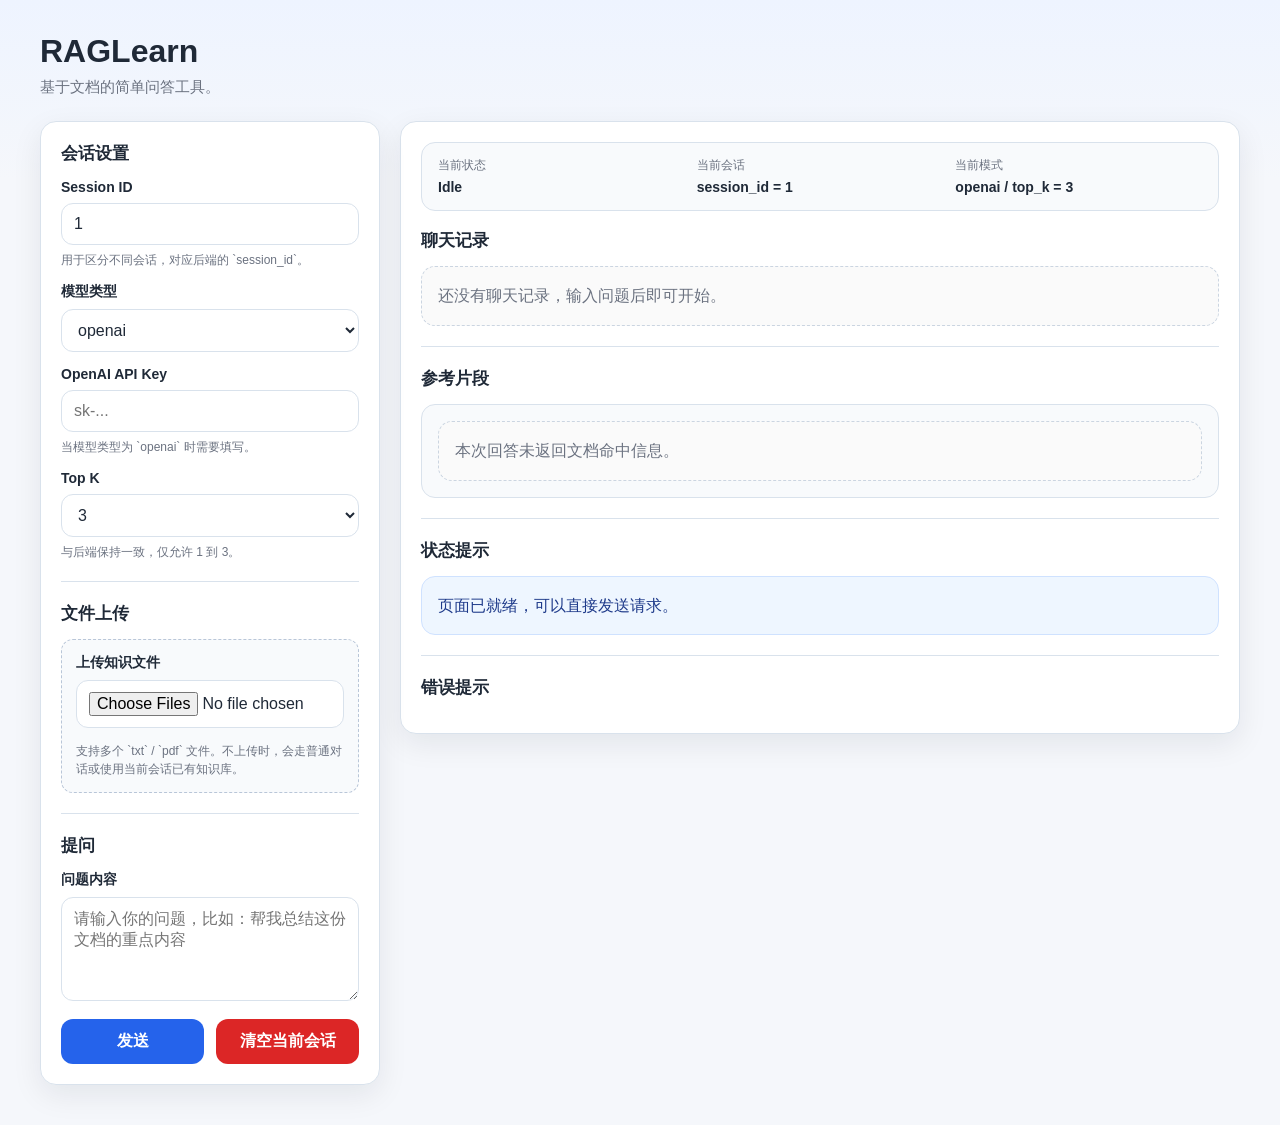
==== frontend/static/index.html @ 3bc78417 "first commit" ====
<!DOCTYPE html>
<html lang="zh-CN">
<head>
  <meta charset="UTF-8">
  <meta name="viewport" content="width=device-width, initial-scale=1.0, viewport-fit=cover">
  <title>RAGLearn</title>
  <link rel="stylesheet" href="./style.css">
</head>
<body>
  <div class="page">
    <header class="hero">
      <h1>RAGLearn</h1>
      <p>基于文档的简单问答工具。</p>
    </header>

    <main class="layout">
      <aside class="panel sidebar">
        <form id="chat-form">
          <section class="section">
            <h2 class="section-title">会话设置</h2>

            <div class="field">
              <label for="session-id">Session ID</label>
              <input id="session-id" name="session_id" type="number" value="1" min="1" required>
              <div class="hint">用于区分不同会话，对应后端的 `session_id`。</div>
            </div>

            <div class="field">
              <label for="model-flag">模型类型</label>
              <select id="model-flag" name="model_flag">
                <option value="openai" selected>openai</option>
                <option value="ollama">ollama</option>
              </select>
            </div>

            <div class="field" id="api-key-field">
              <label for="api-key">OpenAI API Key</label>
              <input id="api-key" name="openai_api_key" type="password" placeholder="sk-...">
              <div class="hint">当模型类型为 `openai` 时需要填写。</div>
            </div>

            <div class="field">
              <label for="top-k">Top K</label>
              <select id="top-k" name="top_k">
                <option value="1">1</option>
                <option value="2">2</option>
                <option value="3" selected>3</option>
              </select>
              <div class="hint">与后端保持一致，仅允许 1 到 3。</div>
            </div>
          </section>

          <section class="section">
            <h2 class="section-title">文件上传</h2>

            <div class="file-box">
              <div class="field">
                <label for="upload-file">上传知识文件</label>
                <input id="upload-file" name="upload_file" type="file" accept=".txt,.pdf" multiple>
              </div>
              <div class="hint">支持多个 `txt` / `pdf` 文件。不上传时，会走普通对话或使用当前会话已有知识库。</div>
            </div>
          </section>

          <section class="section">
            <h2 class="section-title">提问</h2>

            <div class="field">
              <label for="question">问题内容</label>
              <textarea id="question" name="question" placeholder="请输入你的问题，比如：帮我总结这份文档的重点内容" required></textarea>
            </div>

            <div class="button-row">
              <button id="send-button" class="btn btn-primary" type="submit">发送</button>
              <button id="clear-button" class="btn btn-danger" type="button">清空当前会话</button>
            </div>
          </section>
        </form>
      </aside>

      <section class="panel content">
        <div class="status-bar">
          <div class="status-item">
            <span class="status-label">当前状态</span>
            <span id="status-text" class="status-value">Idle</span>
          </div>
          <div class="status-item">
            <span class="status-label">当前会话</span>
            <span id="status-session" class="status-value">session_id = 1</span>
          </div>
          <div class="status-item">
            <span class="status-label">当前模式</span>
            <span id="status-mode" class="status-value">openai / top_k = 3</span>
          </div>
        </div>

        <section class="section">
          <h2 class="section-title">聊天记录</h2>
          <div id="chat-list" class="chat-list empty-state">
            <div class="empty-box">还没有聊天记录，输入问题后即可开始。</div>
          </div>
        </section>

        <section class="section">
          <h2 class="section-title">参考片段</h2>
          <div id="reference-box" class="reference-box">
            <div class="empty-box">本次回答未返回文档命中信息。</div>
          </div>
        </section>

        <section class="section">
          <h2 class="section-title">状态提示</h2>
          <div id="notice-box" class="notice-box">页面已就绪，可以直接发送请求。</div>
        </section>

        <section class="section">
          <h2 class="section-title">错误提示</h2>
          <div id="error-box" class="error-box hidden"></div>
        </section>
      </section>
    </main>
  </div>

  <script src="./app.js"></script>
</body>
</html>
---- frontend/static/style.css ----
:root {
  --bg: #f5f7fb;
  --panel: #ffffff;
  --panel-soft: #f8fafc;
  --border: #d9e2ec;
  --text: #1f2937;
  --muted: #6b7280;
  --primary: #2563eb;
  --primary-hover: #1d4ed8;
  --danger: #dc2626;
  --danger-hover: #b91c1c;
  --user-bubble: #e8f0ff;
  --ai-bubble: #f3f4f6;
  --shadow: 0 10px 30px rgba(15, 23, 42, 0.08);
  --radius: 16px;
}

* {
  box-sizing: border-box;
}

body {
  margin: 0;
  font-family: "Segoe UI", "PingFang SC", "Microsoft YaHei", sans-serif;
  background: linear-gradient(180deg, #eef4ff 0%, var(--bg) 180px);
  color: var(--text);
  -webkit-text-size-adjust: 100%;
}

.page {
  max-width: 1240px;
  margin: 0 auto;
  padding: 32px 20px 40px;
}

.hero {
  margin-bottom: 24px;
}

.hero h1 {
  margin: 0 0 8px;
  font-size: 32px;
  line-height: 1.2;
}

.hero p {
  margin: 0;
  color: var(--muted);
  font-size: 15px;
}

.layout {
  display: grid;
  grid-template-columns: 340px 1fr;
  gap: 20px;
  align-items: start;
}

.panel {
  background: var(--panel);
  border: 1px solid var(--border);
  border-radius: var(--radius);
  box-shadow: var(--shadow);
}

.sidebar {
  padding: 20px;
  position: sticky;
  top: 20px;
}

.content {
  padding: 20px;
}

.section + .section {
  margin-top: 20px;
  padding-top: 20px;
  border-top: 1px solid var(--border);
}

.section-title {
  margin: 0 0 14px;
  font-size: 17px;
  font-weight: 700;
}

.field {
  margin-bottom: 14px;
}

.field:last-child {
  margin-bottom: 0;
}

label {
  display: block;
  margin-bottom: 8px;
  font-size: 14px;
  font-weight: 600;
}

.hint {
  margin-top: 6px;
  color: var(--muted);
  font-size: 12px;
  line-height: 1.5;
}

input,
select,
textarea,
button {
  font: inherit;
}

input,
select,
textarea {
  width: 100%;
  padding: 11px 12px;
  border: 1px solid var(--border);
  border-radius: 12px;
  background: #fff;
  color: var(--text);
}

textarea {
  min-height: 104px;
  resize: vertical;
}

input:focus,
select:focus,
textarea:focus {
  outline: 2px solid rgba(37, 99, 235, 0.15);
  border-color: var(--primary);
}

.file-box {
  border: 1px dashed #b9c6d8;
  background: var(--panel-soft);
  border-radius: 12px;
  padding: 14px;
}

.button-row {
  display: grid;
  grid-template-columns: 1fr 1fr;
  gap: 12px;
}

.btn {
  padding: 12px 14px;
  border: none;
  border-radius: 12px;
  cursor: pointer;
  font-weight: 700;
  transition: background-color 0.15s ease, opacity 0.15s ease;
}

.btn:disabled {
  opacity: 0.7;
  cursor: not-allowed;
}

.btn-primary {
  background: var(--primary);
  color: #fff;
}

.btn-primary:hover:enabled {
  background: var(--primary-hover);
}

.btn-danger {
  background: var(--danger);
  color: #fff;
}

.btn-danger:hover:enabled {
  background: var(--danger-hover);
}

.status-bar {
  display: flex;
  justify-content: space-between;
  gap: 12px;
  flex-wrap: wrap;
  margin-bottom: 18px;
  padding: 14px 16px;
  border-radius: 14px;
  background: var(--panel-soft);
  border: 1px solid var(--border);
}

.status-item {
  min-width: 140px;
  flex: 1 1 180px;
}

.status-label {
  display: block;
  margin-bottom: 4px;
  color: var(--muted);
  font-size: 12px;
}

.status-value {
  font-size: 14px;
  font-weight: 700;
  word-break: break-word;
}

.chat-list {
  display: flex;
  flex-direction: column;
  gap: 14px;
}

.bubble {
  max-width: 82%;
  padding: 14px 16px;
  border-radius: 16px;
  line-height: 1.65;
  white-space: pre-wrap;
}

.bubble-user {
  margin-left: auto;
  background: var(--user-bubble);
  border: 1px solid #c9dafc;
}

.bubble-ai {
  margin-right: auto;
  background: var(--ai-bubble);
  border: 1px solid #d7dce3;
}

.bubble-role {
  display: block;
  margin-bottom: 6px;
  font-size: 12px;
  font-weight: 700;
  color: var(--muted);
  text-transform: uppercase;
  letter-spacing: 0.04em;
}

.reference-box,
.notice-box,
.error-box,
.empty-box {
  padding: 16px;
  border-radius: 14px;
  line-height: 1.6;
}

.reference-box {
  background: #f8fafc;
  border: 1px solid var(--border);
}

.notice-box {
  background: #eef6ff;
  border: 1px solid #cfe2ff;
  color: #1e3a8a;
}

.error-box {
  background: #fff1f2;
  border: 1px solid #fecdd3;
  color: #9f1239;
}

.empty-box {
  background: #fafafa;
  border: 1px dashed #cbd5e1;
  color: var(--muted);
}

.reference-list {
  margin: 0;
  padding-left: 18px;
}

.reference-list li + li {
  margin-top: 8px;
}

.hidden {
  display: none;
}

@media (max-width: 960px) {
  .layout {
    grid-template-columns: 1fr;
  }

  .sidebar {
    position: static;
  }

  .status-item {
    min-width: calc(50% - 6px);
  }
}

@media (max-width: 640px) {
  .page {
    padding: 14px 12px 24px;
  }

  .hero h1 {
    font-size: 24px;
  }

  .hero p {
    font-size: 14px;
    line-height: 1.6;
  }

  .content,
  .sidebar {
    padding: 14px;
  }

  .section + .section {
    margin-top: 16px;
    padding-top: 16px;
  }

  .section-title {
    font-size: 16px;
  }

  .button-row {
    grid-template-columns: 1fr;
  }

  .btn {
    min-height: 46px;
  }

  input,
  select,
  textarea {
    padding: 12px;
    font-size: 16px;
  }

  textarea {
    min-height: 120px;
  }

  .status-bar {
    padding: 12px;
    gap: 10px;
  }

  .status-item {
    min-width: 100%;
  }

  .bubble {
    max-width: 100%;
    padding: 12px 14px;
    font-size: 14px;
  }

  .reference-box,
  .notice-box,
  .error-box,
  .empty-box {
    padding: 14px;
    font-size: 14px;
  }

  .reference-list {
    padding-left: 16px;
  }
}

@media (max-width: 420px) {
  .page {
    padding: 12px 10px 20px;
  }

  .hero {
    margin-bottom: 16px;
  }

  .hero h1 {
    font-size: 22px;
  }

  .content,
  .sidebar {
    padding: 12px;
  }

  .file-box {
    padding: 12px;
  }

  .bubble-role {
    font-size: 11px;
  }
}
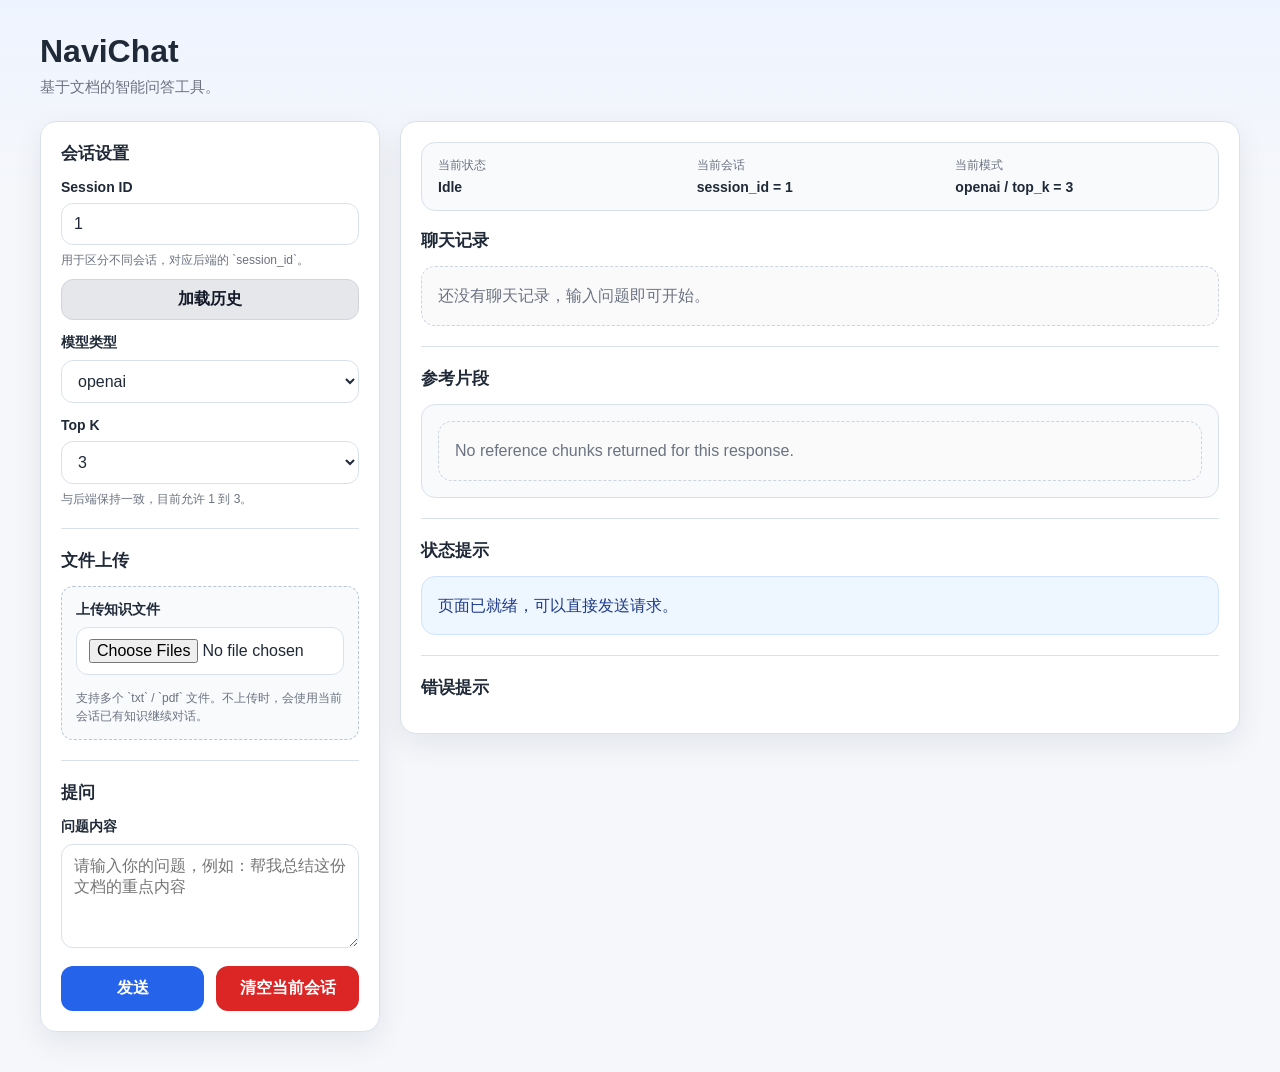
==== commit a05e46d9: "update 20260430" ====
--- a/frontend/static/index.html
+++ b/frontend/static/index.html
@@ -3,14 +3,14 @@
 <head>
   <meta charset="UTF-8">
   <meta name="viewport" content="width=device-width, initial-scale=1.0, viewport-fit=cover">
-  <title>RAGLearn</title>
+  <title>NaviChat</title>
   <link rel="stylesheet" href="./style.css">
 </head>
 <body>
   <div class="page">
     <header class="hero">
-      <h1>RAGLearn</h1>
-      <p>基于文档的简单问答工具。</p>
+      <h1>NaviChat</h1>
+      <p>基于文档的智能问答工具。</p>
     </header>
 
     <main class="layout">
@@ -23,6 +23,7 @@
               <label for="session-id">Session ID</label>
               <input id="session-id" name="session_id" type="number" value="1" min="1" required>
               <div class="hint">用于区分不同会话，对应后端的 `session_id`。</div>
+              <button id="load-history-button" class="btn btn-secondary btn-small" type="button">加载历史</button>
             </div>
 
             <div class="field">
@@ -33,12 +34,6 @@
               </select>
             </div>
 
-            <div class="field" id="api-key-field">
-              <label for="api-key">OpenAI API Key</label>
-              <input id="api-key" name="openai_api_key" type="password" placeholder="sk-...">
-              <div class="hint">当模型类型为 `openai` 时需要填写。</div>
-            </div>
-
             <div class="field">
               <label for="top-k">Top K</label>
               <select id="top-k" name="top_k">
@@ -46,7 +41,7 @@
                 <option value="2">2</option>
                 <option value="3" selected>3</option>
               </select>
-              <div class="hint">与后端保持一致，仅允许 1 到 3。</div>
+              <div class="hint">与后端保持一致，目前允许 1 到 3。</div>
             </div>
           </section>
 
@@ -58,7 +53,7 @@
                 <label for="upload-file">上传知识文件</label>
                 <input id="upload-file" name="upload_file" type="file" accept=".txt,.pdf" multiple>
               </div>
-              <div class="hint">支持多个 `txt` / `pdf` 文件。不上传时，会走普通对话或使用当前会话已有知识库。</div>
+              <div class="hint">支持多个 `txt` / `pdf` 文件。不上传时，会使用当前会话已有知识继续对话。</div>
             </div>
           </section>
 
@@ -67,7 +62,7 @@
 
             <div class="field">
               <label for="question">问题内容</label>
-              <textarea id="question" name="question" placeholder="请输入你的问题，比如：帮我总结这份文档的重点内容" required></textarea>
+              <textarea id="question" name="question" placeholder="请输入你的问题，例如：帮我总结这份文档的重点内容" required></textarea>
             </div>
 
             <div class="button-row">
@@ -97,14 +92,14 @@
         <section class="section">
           <h2 class="section-title">聊天记录</h2>
           <div id="chat-list" class="chat-list empty-state">
-            <div class="empty-box">还没有聊天记录，输入问题后即可开始。</div>
+            <div class="empty-box">还没有聊天记录，输入问题即可开始。</div>
           </div>
         </section>
 
         <section class="section">
           <h2 class="section-title">参考片段</h2>
           <div id="reference-box" class="reference-box">
-            <div class="empty-box">本次回答未返回文档命中信息。</div>
+            <div class="empty-box">本次回答没有返回文档命中信息。</div>
           </div>
         </section>
 
--- a/frontend/static/style.css
+++ b/frontend/static/style.css
@@ -182,6 +182,23 @@
   background: var(--danger-hover);
 }
 
+.btn-secondary {
+  margin-top: 10px;
+  width: 100%;
+  background: #e5e7eb;
+  color: #111827;
+  border: 1px solid #d1d5db;
+}
+
+.btn-secondary:hover:enabled {
+  background: #dbe1ea;
+}
+
+.btn-small {
+  min-height: 40px;
+  padding: 9px 12px;
+}
+
 .status-bar {
   display: flex;
   justify-content: space-between;
@@ -215,15 +232,17 @@
 .chat-list {
   display: flex;
   flex-direction: column;
-  gap: 14px;
+  gap: 10px;
 }
 
 .bubble {
-  max-width: 82%;
-  padding: 14px 16px;
-  border-radius: 16px;
-  line-height: 1.65;
+  max-width: 78%;
+  padding: 6px 10px;
+  border-radius: 10px;
+  line-height: 1.4;
+  font-size: 14px;
   white-space: pre-wrap;
+  word-break: break-word;
 }
 
 .bubble-user {
@@ -236,16 +255,6 @@
   margin-right: auto;
   background: var(--ai-bubble);
   border: 1px solid #d7dce3;
-}
-
-.bubble-role {
-  display: block;
-  margin-bottom: 6px;
-  font-size: 12px;
-  font-weight: 700;
-  color: var(--muted);
-  text-transform: uppercase;
-  letter-spacing: 0.04em;
 }
 
 .reference-box,
@@ -365,7 +374,7 @@
 
   .bubble {
     max-width: 100%;
-    padding: 12px 14px;
+    padding: 6px 10px;
     font-size: 14px;
   }
 
@@ -403,8 +412,4 @@
   .file-box {
     padding: 12px;
   }
-
-  .bubble-role {
-    font-size: 11px;
-  }
-}
+}
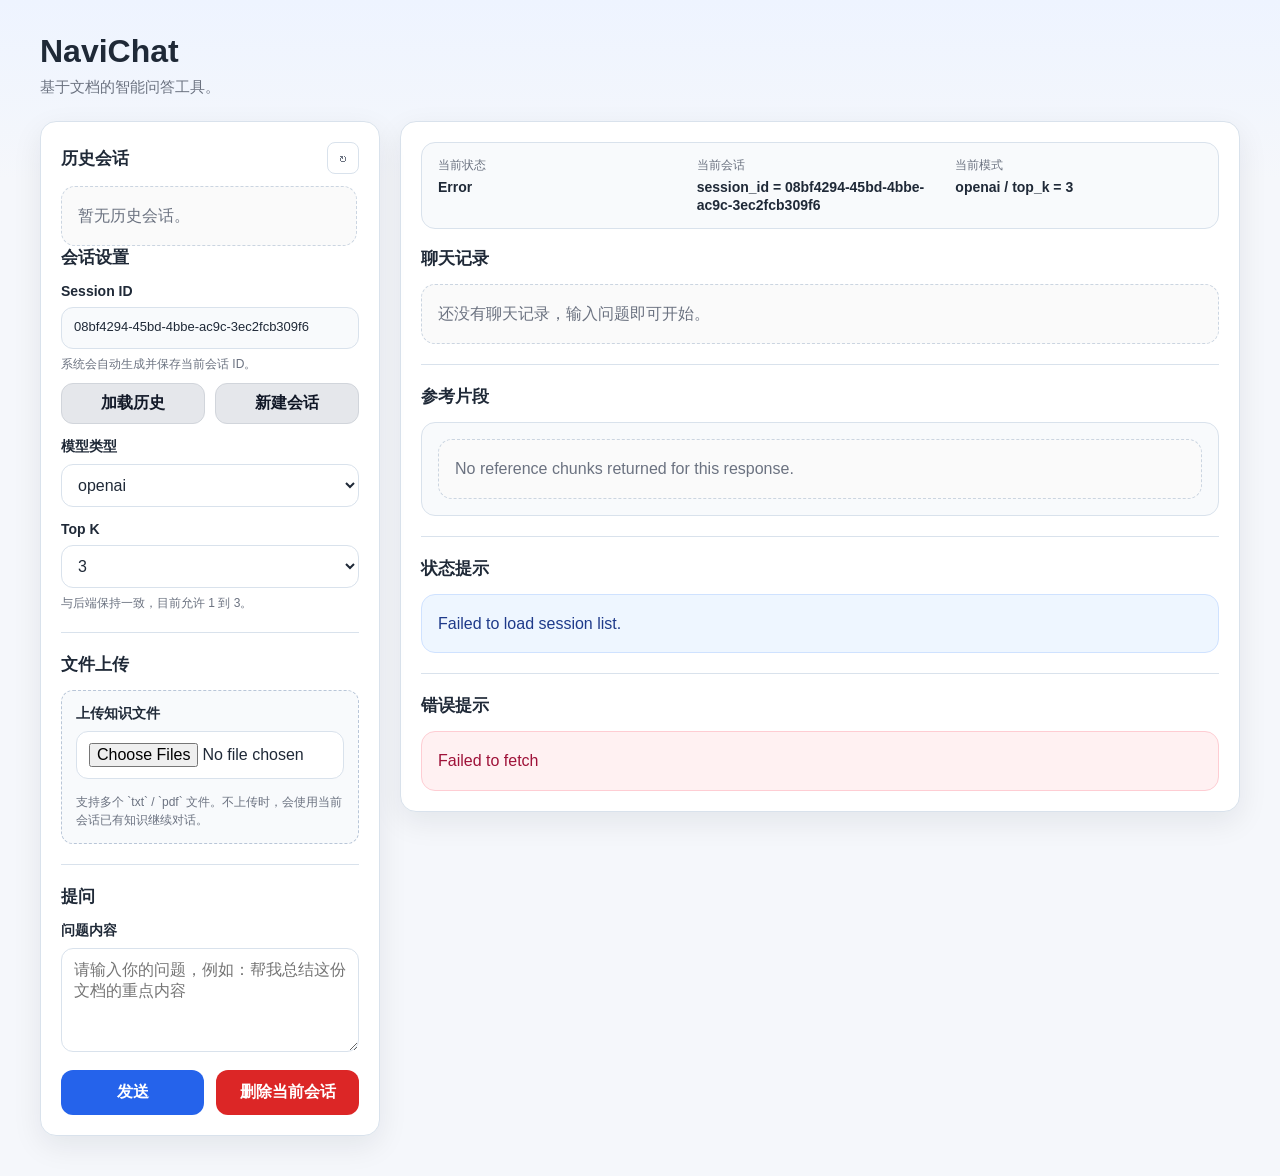
==== commit 97edfcca: "add UUID session management and session title history" ====
--- a/frontend/static/index.html
+++ b/frontend/static/index.html
@@ -15,15 +15,28 @@
 
     <main class="layout">
       <aside class="panel sidebar">
+        <section class="section history-panel">
+          <div class="section-heading-row">
+            <h2 class="section-title">历史会话</h2>
+            <button id="refresh-session-button" class="btn-icon" type="button" title="刷新历史会话">↻</button>
+          </div>
+          <div id="session-list" class="session-list">
+            <div class="empty-box">暂无历史会话。</div>
+          </div>
+        </section>
+
         <form id="chat-form">
           <section class="section">
             <h2 class="section-title">会话设置</h2>
 
             <div class="field">
-              <label for="session-id">Session ID</label>
-              <input id="session-id" name="session_id" type="number" value="1" min="1" required>
-              <div class="hint">用于区分不同会话，对应后端的 `session_id`。</div>
-              <button id="load-history-button" class="btn btn-secondary btn-small" type="button">加载历史</button>
+              <label>Session ID</label>
+              <div id="session-id-display" class="session-id-display"></div>
+              <div class="hint">系统会自动生成并保存当前会话 ID。</div>
+              <div class="session-button-row">
+                <button id="load-history-button" class="btn btn-secondary btn-small" type="button">加载历史</button>
+                <button id="new-session-button" class="btn btn-secondary btn-small" type="button">新建会话</button>
+              </div>
             </div>
 
             <div class="field">
@@ -67,7 +80,7 @@
 
             <div class="button-row">
               <button id="send-button" class="btn btn-primary" type="submit">发送</button>
-              <button id="clear-button" class="btn btn-danger" type="button">清空当前会话</button>
+              <button id="clear-button" class="btn btn-danger" type="button">删除当前会话</button>
             </div>
           </section>
         </form>
@@ -81,7 +94,7 @@
           </div>
           <div class="status-item">
             <span class="status-label">当前会话</span>
-            <span id="status-session" class="status-value">session_id = 1</span>
+            <span id="status-session" class="status-value"></span>
           </div>
           <div class="status-item">
             <span class="status-label">当前模式</span>
--- a/frontend/static/style.css
+++ b/frontend/static/style.css
@@ -85,6 +85,18 @@
   font-weight: 700;
 }
 
+.section-heading-row {
+  display: flex;
+  align-items: center;
+  justify-content: space-between;
+  gap: 10px;
+  margin-bottom: 12px;
+}
+
+.section-heading-row .section-title {
+  margin: 0;
+}
+
 .field {
   margin-bottom: 14px;
 }
@@ -144,6 +156,25 @@
   padding: 14px;
 }
 
+.session-id-display {
+  width: 100%;
+  min-height: 42px;
+  padding: 10px 12px;
+  border: 1px solid var(--border);
+  border-radius: 12px;
+  background: var(--panel-soft);
+  color: var(--text);
+  font-size: 13px;
+  line-height: 1.45;
+  word-break: break-all;
+}
+
+.session-button-row {
+  display: grid;
+  grid-template-columns: 1fr 1fr;
+  gap: 10px;
+}
+
 .button-row {
   display: grid;
   grid-template-columns: 1fr 1fr;
@@ -197,6 +228,95 @@
 .btn-small {
   min-height: 40px;
   padding: 9px 12px;
+}
+
+.btn-icon {
+  width: 32px;
+  height: 32px;
+  border: 1px solid var(--border);
+  border-radius: 8px;
+  background: #fff;
+  color: var(--muted);
+  cursor: pointer;
+  font-size: 16px;
+  line-height: 1;
+  transition: background-color 0.15s ease, color 0.15s ease, border-color 0.15s ease;
+}
+
+.btn-icon:hover:enabled {
+  background: var(--panel-soft);
+  border-color: #b9c6d8;
+  color: var(--text);
+}
+
+.btn-icon:disabled {
+  opacity: 0.65;
+  cursor: not-allowed;
+}
+
+.session-list {
+  display: flex;
+  flex-direction: column;
+  gap: 6px;
+  max-height: 260px;
+  overflow-y: auto;
+  padding-right: 2px;
+}
+
+.session-row {
+  display: grid;
+  grid-template-columns: 1fr 28px;
+  align-items: center;
+  gap: 4px;
+  border: 1px solid transparent;
+  border-radius: 8px;
+  transition: background-color 0.15s ease, border-color 0.15s ease, color 0.15s ease;
+}
+
+.session-row:hover {
+  background: var(--panel-soft);
+  border-color: var(--border);
+}
+
+.session-row.is-active {
+  background: var(--user-bubble);
+  border-color: #c9dafc;
+  color: #173b7a;
+  font-weight: 700;
+}
+
+.session-item {
+  width: 100%;
+  min-height: 38px;
+  padding: 8px 10px;
+  border: none;
+  background: transparent;
+  color: var(--text);
+  cursor: pointer;
+  font-size: 14px;
+  line-height: 1.35;
+  text-align: left;
+  white-space: nowrap;
+  overflow: hidden;
+  text-overflow: ellipsis;
+}
+
+.session-delete {
+  width: 24px;
+  height: 24px;
+  border: none;
+  border-radius: 6px;
+  background: transparent;
+  color: var(--muted);
+  cursor: pointer;
+  font-size: 15px;
+  line-height: 1;
+  text-align: center;
+}
+
+.session-delete:hover {
+  background: #fee2e2;
+  color: var(--danger);
 }
 
 .status-bar {
@@ -348,6 +468,10 @@
     grid-template-columns: 1fr;
   }
 
+  .session-button-row {
+    grid-template-columns: 1fr;
+  }
+
   .btn {
     min-height: 46px;
   }
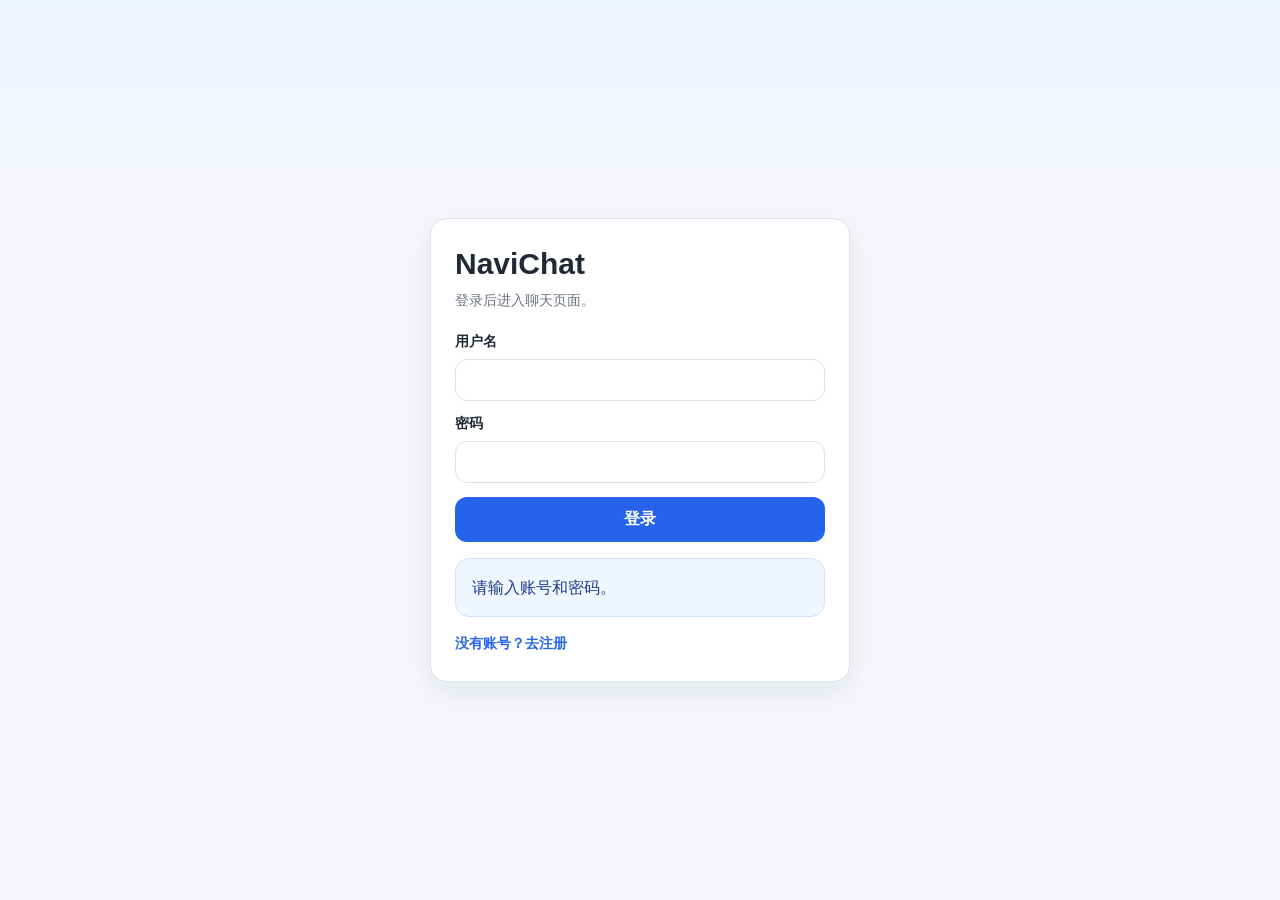
==== commit b11fa2ec: "add JWT authentication and user data isolation" ====
--- a/frontend/static/index.html
+++ b/frontend/static/index.html
@@ -3,132 +3,40 @@
 <head>
   <meta charset="UTF-8">
   <meta name="viewport" content="width=device-width, initial-scale=1.0, viewport-fit=cover">
-  <title>NaviChat</title>
+  <title>NaviChat Login</title>
   <link rel="stylesheet" href="./style.css">
 </head>
-<body>
-  <div class="page">
-    <header class="hero">
-      <h1>NaviChat</h1>
-      <p>基于文档的智能问答工具。</p>
-    </header>
+<body class="auth-page">
+  <main class="auth-shell">
+    <section class="panel auth-panel">
+      <div class="auth-header">
+        <h1>NaviChat</h1>
+        <p>登录后进入聊天页面。</p>
+      </div>
 
-    <main class="layout">
-      <aside class="panel sidebar">
-        <section class="section history-panel">
-          <div class="section-heading-row">
-            <h2 class="section-title">历史会话</h2>
-            <button id="refresh-session-button" class="btn-icon" type="button" title="刷新历史会话">↻</button>
-          </div>
-          <div id="session-list" class="session-list">
-            <div class="empty-box">暂无历史会话。</div>
-          </div>
-        </section>
-
-        <form id="chat-form">
-          <section class="section">
-            <h2 class="section-title">会话设置</h2>
-
-            <div class="field">
-              <label>Session ID</label>
-              <div id="session-id-display" class="session-id-display"></div>
-              <div class="hint">系统会自动生成并保存当前会话 ID。</div>
-              <div class="session-button-row">
-                <button id="load-history-button" class="btn btn-secondary btn-small" type="button">加载历史</button>
-                <button id="new-session-button" class="btn btn-secondary btn-small" type="button">新建会话</button>
-              </div>
-            </div>
-
-            <div class="field">
-              <label for="model-flag">模型类型</label>
-              <select id="model-flag" name="model_flag">
-                <option value="openai" selected>openai</option>
-                <option value="ollama">ollama</option>
-              </select>
-            </div>
-
-            <div class="field">
-              <label for="top-k">Top K</label>
-              <select id="top-k" name="top_k">
-                <option value="1">1</option>
-                <option value="2">2</option>
-                <option value="3" selected>3</option>
-              </select>
-              <div class="hint">与后端保持一致，目前允许 1 到 3。</div>
-            </div>
-          </section>
-
-          <section class="section">
-            <h2 class="section-title">文件上传</h2>
-
-            <div class="file-box">
-              <div class="field">
-                <label for="upload-file">上传知识文件</label>
-                <input id="upload-file" name="upload_file" type="file" accept=".txt,.pdf" multiple>
-              </div>
-              <div class="hint">支持多个 `txt` / `pdf` 文件。不上传时，会使用当前会话已有知识继续对话。</div>
-            </div>
-          </section>
-
-          <section class="section">
-            <h2 class="section-title">提问</h2>
-
-            <div class="field">
-              <label for="question">问题内容</label>
-              <textarea id="question" name="question" placeholder="请输入你的问题，例如：帮我总结这份文档的重点内容" required></textarea>
-            </div>
-
-            <div class="button-row">
-              <button id="send-button" class="btn btn-primary" type="submit">发送</button>
-              <button id="clear-button" class="btn btn-danger" type="button">删除当前会话</button>
-            </div>
-          </section>
-        </form>
-      </aside>
-
-      <section class="panel content">
-        <div class="status-bar">
-          <div class="status-item">
-            <span class="status-label">当前状态</span>
-            <span id="status-text" class="status-value">Idle</span>
-          </div>
-          <div class="status-item">
-            <span class="status-label">当前会话</span>
-            <span id="status-session" class="status-value"></span>
-          </div>
-          <div class="status-item">
-            <span class="status-label">当前模式</span>
-            <span id="status-mode" class="status-value">openai / top_k = 3</span>
-          </div>
+      <form id="login-form" class="auth-form">
+        <div class="field">
+          <label for="login-username">用户名</label>
+          <input id="login-username" name="user_name" type="text" autocomplete="username" required>
         </div>
 
-        <section class="section">
-          <h2 class="section-title">聊天记录</h2>
-          <div id="chat-list" class="chat-list empty-state">
-            <div class="empty-box">还没有聊天记录，输入问题即可开始。</div>
-          </div>
-        </section>
+        <div class="field">
+          <label for="login-password">密码</label>
+          <input id="login-password" name="password" type="password" autocomplete="current-password" required>
+        </div>
 
-        <section class="section">
-          <h2 class="section-title">参考片段</h2>
-          <div id="reference-box" class="reference-box">
-            <div class="empty-box">本次回答没有返回文档命中信息。</div>
-          </div>
-        </section>
+        <button id="login-button" class="btn btn-primary auth-submit" type="submit">登录</button>
+      </form>
 
-        <section class="section">
-          <h2 class="section-title">状态提示</h2>
-          <div id="notice-box" class="notice-box">页面已就绪，可以直接发送请求。</div>
-        </section>
+      <div id="auth-notice" class="notice-box auth-feedback">请输入账号和密码。</div>
+      <div id="auth-error" class="error-box auth-feedback hidden"></div>
 
-        <section class="section">
-          <h2 class="section-title">错误提示</h2>
-          <div id="error-box" class="error-box hidden"></div>
-        </section>
-      </section>
-    </main>
-  </div>
+      <div class="auth-footer">
+        <a class="text-link" href="./register.html">没有账号？去注册</a>
+      </div>
+    </section>
+  </main>
 
-  <script src="./app.js"></script>
+  <script src="./auth.js"></script>
 </body>
 </html>
--- a/frontend/static/style.css
+++ b/frontend/static/style.css
@@ -37,6 +37,13 @@
   margin-bottom: 24px;
 }
 
+.hero-row {
+  display: flex;
+  align-items: flex-start;
+  justify-content: space-between;
+  gap: 16px;
+}
+
 .hero h1 {
   margin: 0 0 8px;
   font-size: 32px;
@@ -47,6 +54,26 @@
   margin: 0;
   color: var(--muted);
   font-size: 15px;
+}
+
+.hero-nav {
+  display: flex;
+  align-items: center;
+  gap: 10px;
+  flex-wrap: wrap;
+}
+
+.nav-link,
+.text-link {
+  color: var(--primary);
+  text-decoration: none;
+  font-size: 14px;
+  font-weight: 600;
+}
+
+.nav-link:hover,
+.text-link:hover {
+  text-decoration: underline;
 }
 
 .layout {
@@ -154,6 +181,84 @@
   background: var(--panel-soft);
   border-radius: 12px;
   padding: 14px;
+}
+
+.auth-status {
+  width: 100%;
+  min-height: 42px;
+  padding: 10px 12px;
+  border: 1px solid var(--border);
+  border-radius: 12px;
+  background: var(--panel-soft);
+  color: var(--text);
+  font-size: 13px;
+  line-height: 1.45;
+  word-break: break-word;
+}
+
+.auth-actions {
+  margin-top: 8px;
+}
+
+.btn-link {
+  display: inline-flex;
+  align-items: center;
+  justify-content: center;
+  text-decoration: none;
+}
+
+.auth-page {
+  min-height: 100vh;
+  display: flex;
+  align-items: center;
+  justify-content: center;
+  padding: 20px;
+}
+
+.auth-shell {
+  width: 100%;
+  max-width: 420px;
+}
+
+.auth-panel {
+  padding: 28px 24px;
+}
+
+.auth-header {
+  margin-bottom: 22px;
+}
+
+.auth-header h1 {
+  margin: 0 0 8px;
+  font-size: 30px;
+}
+
+.auth-header p {
+  margin: 0;
+  color: var(--muted);
+  font-size: 14px;
+  line-height: 1.6;
+}
+
+.auth-form {
+  display: flex;
+  flex-direction: column;
+}
+
+.auth-submit {
+  width: 100%;
+}
+
+.auth-feedback {
+  margin-top: 16px;
+}
+
+.auth-footer {
+  display: flex;
+  justify-content: space-between;
+  gap: 12px;
+  margin-top: 18px;
+  flex-wrap: wrap;
 }
 
 .session-id-display {
@@ -434,6 +539,10 @@
   .status-item {
     min-width: calc(50% - 6px);
   }
+
+  .hero-row {
+    flex-direction: column;
+  }
 }
 
 @media (max-width: 640px) {
@@ -469,6 +578,10 @@
   }
 
   .session-button-row {
+    grid-template-columns: 1fr;
+  }
+
+  .auth-actions {
     grid-template-columns: 1fr;
   }
 
@@ -513,6 +626,18 @@
   .reference-list {
     padding-left: 16px;
   }
+
+  .auth-page {
+    padding: 14px;
+  }
+
+  .auth-panel {
+    padding: 20px 16px;
+  }
+
+  .auth-footer {
+    flex-direction: column;
+  }
 }
 
 @media (max-width: 420px) {
